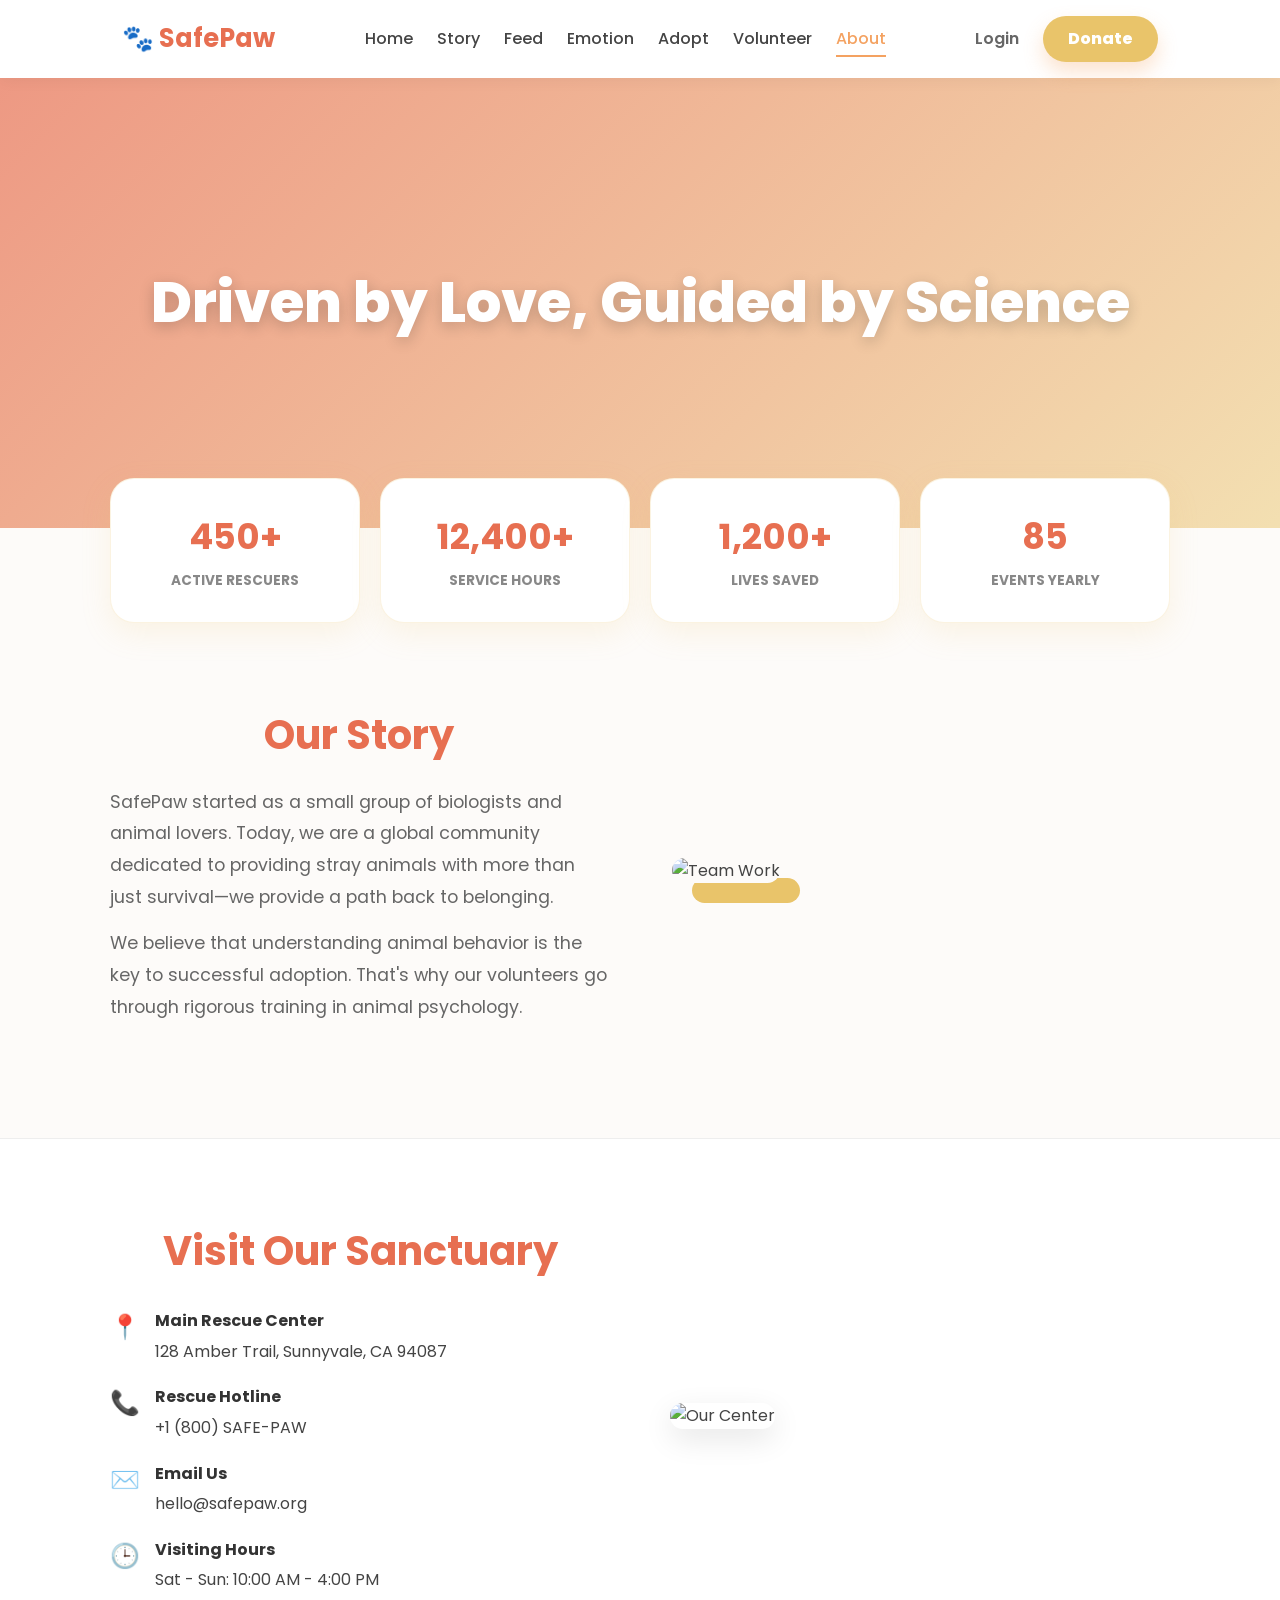
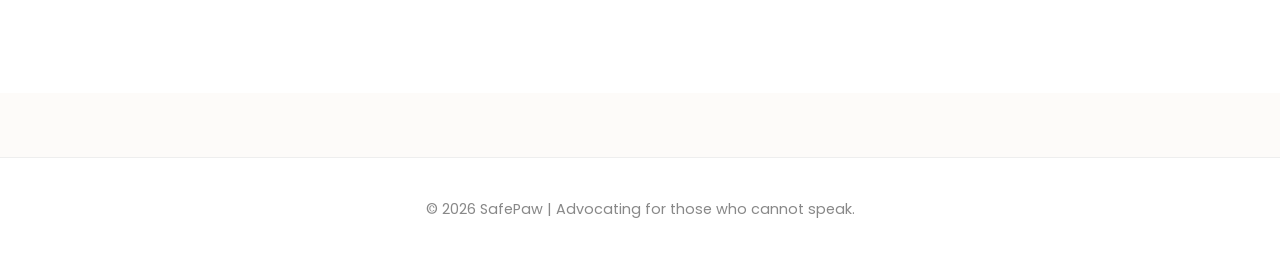
==== about.html @ 7105b209 "Add files via upload Initial upload" ====
<!DOCTYPE html>
<html lang="en">
<head>
    <meta charset="utf-8">
    <meta name="viewport" content="width=device-width,initial-scale=1.0">
    <title>About Us | SafePaw</title>
    <link rel="stylesheet" href="css/style.css">
    <style>
        :root {
            --about-amber: #E9C46A;
            --about-coral: #E76F51;
            --soft-bg: #FDFBF9; /* 与 emotion.html 保持一致 */
        }

        body { background-color: var(--soft-bg); color: #444; margin: 0; }

        /* --- Hero Section --- */
        .about-hero {
            min-height: 50vh;
            background: linear-gradient(135deg, rgba(231,111,81,0.7), rgba(233,196,106,0.5)), 
                        url('images/image_201917.jpg') no-repeat center center/cover;
            display: flex; align-items: center; justify-content: center; text-align: center; color: white;
        }
        .about-hero h1 { font-size: 3.5rem; font-weight: 800; text-shadow: 0 4px 15px rgba(0,0,0,0.2); }

        /* --- 核心数据展示 (新增：救助者、时长、活动) --- */
        .stats-grid {
            display: grid;
            grid-template-columns: repeat(4, 1fr);
            gap: 20px;
            max-width: 1100px;
            margin: -50px auto 80px;
            padding: 0 20px;
        }
        .stat-card {
            background: #fff;
            padding: 30px;
            border-radius: 24px;
            text-align: center;
            box-shadow: 0 10px 30px rgba(233, 196, 106, 0.15);
            border: 1px solid rgba(233, 196, 106, 0.2);
        }
        .stat-card h3 { font-size: 2.2rem; color: var(--about-coral); margin-bottom: 5px; }
        .stat-card p { font-size: 0.85rem; font-weight: 700; color: #888; text-transform: uppercase; }

        /* --- 内容板块 --- */
        .container { max-width: 1100px; margin: 0 auto; padding: 0 20px; }
        .info-row { display: flex; align-items: center; gap: 4rem; margin-bottom: 100px; }
        .info-row:nth-child(even) { flex-direction: row-reverse; }
        .info-text { flex: 1; }
        .info-text h2 { color: var(--about-coral); font-size: 2.5rem; margin-bottom: 20px; }
        .info-text p { font-size: 1.1rem; line-height: 1.8; color: #666; margin-bottom: 15px; }
        .info-img { flex: 1; }
        .info-img img { width: 100%; border-radius: 30px; box-shadow: 20px 20px 0 var(--about-amber); }

        /* --- 联系地址与地图板块 (新增) --- */
        .contact-section {
            background: #fff;
            padding: 80px 0;
            border-top: 1px solid #eee;
        }
        .contact-grid {
            display: grid;
            grid-template-columns: 1fr 1fr;
            gap: 60px;
            align-items: center;
        }
        .address-box h2 { color: var(--about-coral); margin-bottom: 25px; }
        .address-item { display: flex; gap: 15px; margin-bottom: 20px; align-items: flex-start; }
        .address-item .icon { font-size: 1.5rem; }
        .address-item b { display: block; color: #333; margin-bottom: 5px; }

        footer { padding: 40px; text-align: center; color: #888; font-size: 0.9rem; }

        @media (max-width: 768px) {
            .stats-grid { grid-template-columns: repeat(2, 1fr); }
            .info-row, .contact-grid { flex-direction: column; text-align: center; }
            .info-row:nth-child(even) { flex-direction: column; }
        }
    </style>
</head>
<body>

<header>
    <nav>
        <a href="index.html" class="logo">🐾 SafePaw</a>
        <div class="nav-links">
            <a href="index.html">Home</a>
            <a href="story.html">Story</a>
            <a href="feed.html">Feed</a>
            <a href="emotion.html">Emotion</a>
            <a href="adopt.html">Adopt</a>
            <a href="volunteer.html">Volunteer</a>
            <a href="about.html" class="active">About</a>
        </div>
        <div class="nav-actions" style="display:flex; align-items:center; gap:1.5rem;">
            <a href="login.html" style="text-decoration:none; color:#666; font-weight:600;">Login</a>
            <a href="donate.html" class="btn" style="background:var(--about-amber); color:white; padding:10px 25px; border-radius:50px; text-decoration:none; font-weight:800;">Donate</a>
        </div>
    </nav>
</header>

<section class="about-hero">
    <h1>Driven by Love, Guided by Science</h1>
</section>

<div class="stats-grid">
    <div class="stat-card"><h3>450+</h3><p>Active Rescuers</p></div>
    <div class="stat-card"><h3>12,400+</h3><p>Service Hours</p></div>
    <div class="stat-card"><h3>1,200+</h3><p>Lives Saved</p></div>
    <div class="stat-card"><h3>85</h3><p>Events Yearly</p></div>
</div>

<div class="container">
    <div class="info-row">
        <div class="info-text">
            <h2>Our Story</h2>
            <p>SafePaw started as a small group of biologists and animal lovers. Today, we are a global community dedicated to providing stray animals with more than just survival—we provide a path back to belonging.</p>
            <p>We believe that understanding animal behavior is the key to successful adoption. That's why our volunteers go through rigorous training in animal psychology.</p>
        </div>
        <div class="info-img">
            <img src="images/image_201917.jpg" alt="Team Work">
        </div>
    </div>
</div>

<section class="contact-section">
    <div class="container">
        <div class="contact-grid">
            <div class="address-box">
                <h2>Visit Our Sanctuary</h2>
                <div class="address-item">
                    <span class="icon">📍</span>
                    <span><b>Main Rescue Center</b>128 Amber Trail, Sunnyvale, CA 94087</span>
                </div>
                <div class="address-item">
                    <span class="icon">📞</span>
                    <span><b>Rescue Hotline</b>+1 (800) SAFE-PAW</span>
                </div>
                <div class="address-item">
                    <span class="icon">✉️</span>
                    <span><b>Email Us</b>hello@safepaw.org</span>
                </div>
                <div class="address-item">
                    <span class="icon">🕒</span>
                    <span><b>Visiting Hours</b>Sat - Sun: 10:00 AM - 4:00 PM</span>
                </div>
            </div>
            <div class="map-placeholder">
                <img src="images/image_b1d6ca.jpg" style="width:100%; border-radius:24px; box-shadow: 0 10px 30px rgba(0,0,0,0.1);" alt="Our Center">
            </div>
        </div>
    </div>
</section>

<footer>
    <p>© 2026 SafePaw | Advocating for those who cannot speak.</p>
</footer>

</body>
</html>
---- css/style.css ----
/* =========================================
   SafePaw — Animal-Friendly Modern Theme (2026)
   ========================================= */

@import url('https://fonts.googleapis.com/css2?family=Poppins:wght@400;500;600;700&display=swap');

:root {
  --main-color: #F4A261;      /* 温暖的橙色 - 主色调 */
  --accent-color: #E76F51;    /* 强调红橙色 */
  --success-color: #2A9D8F;   /* 健康的青绿色 */
  --bg-color: #FFFAF3;        /* 极浅的奶油暖色背景 */
  --text-color: #333333;
  --white: #ffffff;
  --max-width: 1100px;
  --shadow-lg: 0 20px 40px rgba(244, 162, 97, 0.15);
  
  /* 核心：告别死灰色！这是带微光的半透明暖白/奶油色 */
  --glass-bg: rgba(255, 255, 255, 0.25); 
}

/* ---------- 基础重置 ---------- */
* { margin: 0; padding: 0; box-sizing: border-box; }

body { 
  font-family: 'Poppins', sans-serif; 
  color: var(--text-color); 
  background: var(--bg-color); 
  line-height: 1.6; 
  scroll-behavior: smooth;
}

a { text-decoration: none; color: inherit; }

/* ---------- 导航栏 ---------- */
header { 
  background: rgba(255, 255, 255, 0.9); 
  backdrop-filter: blur(10px); 
  box-shadow: 0 2px 15px rgba(0,0,0,0.05); 
  position: sticky; 
  top: 0; 
  z-index: 1000; 
}

nav { 
  max-width: var(--max-width); 
  margin: auto; 
  display: flex; 
  justify-content: space-between; 
  align-items: center; 
  padding: 1rem 2rem; 
}

.logo { font-size: 1.6rem; font-weight: 700; color: var(--accent-color); }

.nav-links { display: flex; gap: 1.5rem; }

.nav-links a { 
  font-weight: 500; 
  padding: 5px 0; 
  transition: 0.3s; 
  position: relative;
}

.nav-links a.active, .nav-links a:hover { color: var(--main-color); }

.nav-links a::after {
  content: '';
  position: absolute;
  bottom: 0; left: 0; width: 0; height: 2px;
  background: var(--main-color);
  transition: 0.3s;
}

.nav-links a.active::after { width: 100%; }

/* ---------- 彻底告别冷灰：全新的 Warm Glass Hero ---------- */
.hero {
  min-height: 85vh;
  display: flex;
  align-items: center;    /* 垂直居中核心 */
  justify-content: center; /* 水平居中核心 */
  text-align: center;
  padding: 2rem;
  background-size: cover;
  background-position: center;
  /* 叠加一个半透明暖色层，让背景图和文字融合更好 */
  background-image: linear-gradient(rgba(244, 162, 97, 0.05), rgba(0, 0, 0, 0.1)), 
                    url('../images/adopt-bg.jpg'); /* 确保你 images 文件夹有这张背景图 */
}

/* 暖色调磨砂卡片容器 */
.glass-container {
  /* 1. 改变背景颜色：从灰色变为半透明的暖色渐变 */
  background: linear-gradient(135deg, rgba(255, 255, 255, 0.3), rgba(255, 250, 243, 0.2));
  
  /* 2. 强力的磨砂模糊 */
  backdrop-filter: blur(20px);
  -webkit-backdrop-filter: blur(20px);
  
  /* 3. 增加一个微光边框 */
  border: 1px solid rgba(255, 255, 255, 0.4);
  
  padding: 3.5rem;
  border-radius: 40px; /* 更圆润，更有亲和力 */
  color: #ffffff;
  max-width: 800px;
  width: 90%;
  box-shadow: var(--shadow-lg);
  animation: fadeUp 1.2s ease forwards;
}

.glass-container h1 {
  font-size: 3.5rem;
  font-weight: 700;
  margin-bottom: 1.5rem;
  line-height: 1.1;
  text-shadow: 0 2px 10px rgba(0,0,0,0.1); /* 减弱文字阴影，使其更自然 */
}

.glass-container p {
  font-size: 1.2rem;
  margin-bottom: 2.5rem;
  opacity: 0.95;
}

/* ---------- 统计栏 (Stat Items) ---------- */
.stat-group {
  display: flex;
  justify-content: space-around;
  margin-bottom: 2.5rem;
  border-top: 1px solid rgba(255,255,255,0.2);
  padding-top: 2rem;
}

.stat-item h3 { font-size: 2rem; color: #fff; margin: 0; }
.stat-item p { font-size: 0.8rem; text-transform: uppercase; letter-spacing: 1px; margin: 0; opacity: 0.8; }

/* ---------- 按钮优化 ---------- */
.btn {
  background: var(--main-color);
  color: white;
  padding: 1rem 2.5rem;
  border-radius: 50px;
  font-weight: 600;
  display: inline-block;
  transition: 0.3s;
  box-shadow: 0 10px 20px rgba(244, 162, 97, 0.3);
  border: none;
  cursor: pointer;
}

.btn:hover {
  background: var(--accent-color);
  transform: translateY(-3px);
  box-shadow: 0 15px 25px rgba(231, 111, 81, 0.4);
}

.btn-outline {
  background: transparent;
  color: #fff;
  border: 2px solid #fff;
  padding: 0.9rem 2.5rem;
  border-radius: 50px;
  font-weight: 600;
  transition: 0.3s;
}

.btn-outline:hover {
  background: #fff;
  color: var(--main-color);
}

/* ---------- 内容板块样式 ---------- */
.section-inner {
  max-width: var(--max-width);
  margin: auto;
  padding: 5rem 2rem;
}

h2 { font-size: 2.5rem; text-align: center; margin-bottom: 3rem; color: var(--text-color); }

/* ---------- 重点修改：两两对称的四步骤排版 ---------- */
.support-grid.four-steps {
  display: grid;
  grid-template-columns: repeat(2, 1fr); /* 核心：强制分为两列 */
  gap: 2.5rem;
  margin-top: 2rem;
}

/* 适配手机端，在窄屏下变为一列 */
@media (max-width: 768px) {
  .support-grid.four-steps {
    grid-template-columns: 1fr;
  }
}

.support-item {
  background: #fff;
  padding: 2.5rem;
  border-radius: 30px;
  text-align: center;
  box-shadow: 0 10px 30px rgba(0,0,0,0.05);
  transition: 0.4s;
}

.support-item:hover {
  transform: translateY(-10px);
  box-shadow: 0 20px 40px rgba(0,0,0,0.1);
}

.support-item .step-num {
  font-size: 2rem;
  font-weight: 700;
  color: var(--accent-color);
  margin-bottom: 1rem;
}

/* ---------- 动物卡片区域 ---------- */
.card-grid {
  display: grid;
  grid-template-columns: repeat(auto-fit, minmax(300px, 1fr));
  gap: 2.5rem;
}

.update-card {
  background: #fff;
  border-radius: 30px;
  overflow: hidden;
  box-shadow: 0 10px 30px rgba(0,0,0,0.05);
  transition: 0.4s;
}

.update-card:hover {
  transform: translateY(-10px);
  box-shadow: 0 20px 40px rgba(0,0,0,0.1);
}

.update-card img {
  width: 100%;
  height: 250px;
  object-fit: cover;
  border-radius: 0;
}

.tag {
  background: rgba(244, 162, 97, 0.1);
  color: var(--main-color);
  padding: 4px 12px;
  border-radius: 10px;
  font-size: 0.8rem;
  font-weight: 600;
  margin-right: 5px;
}

/* ---------- 动画 ---------- */
@keyframes fadeUp {
  0% { opacity: 0; transform: translateY(50px); }
  100% { opacity: 1; transform: translateY(0); }
}

.fade-in { opacity: 0; transform: translateY(30px); transition: 1s; }
.fade-in.visible { opacity: 1; transform: translateY(0); }

/* ---------- 页脚 ---------- */
footer {
  text-align: center;
  padding: 4rem 2rem;
  background: #fff;
  margin-top: 4rem;
  border-top: 1px solid #eee;
  color: #888;
}
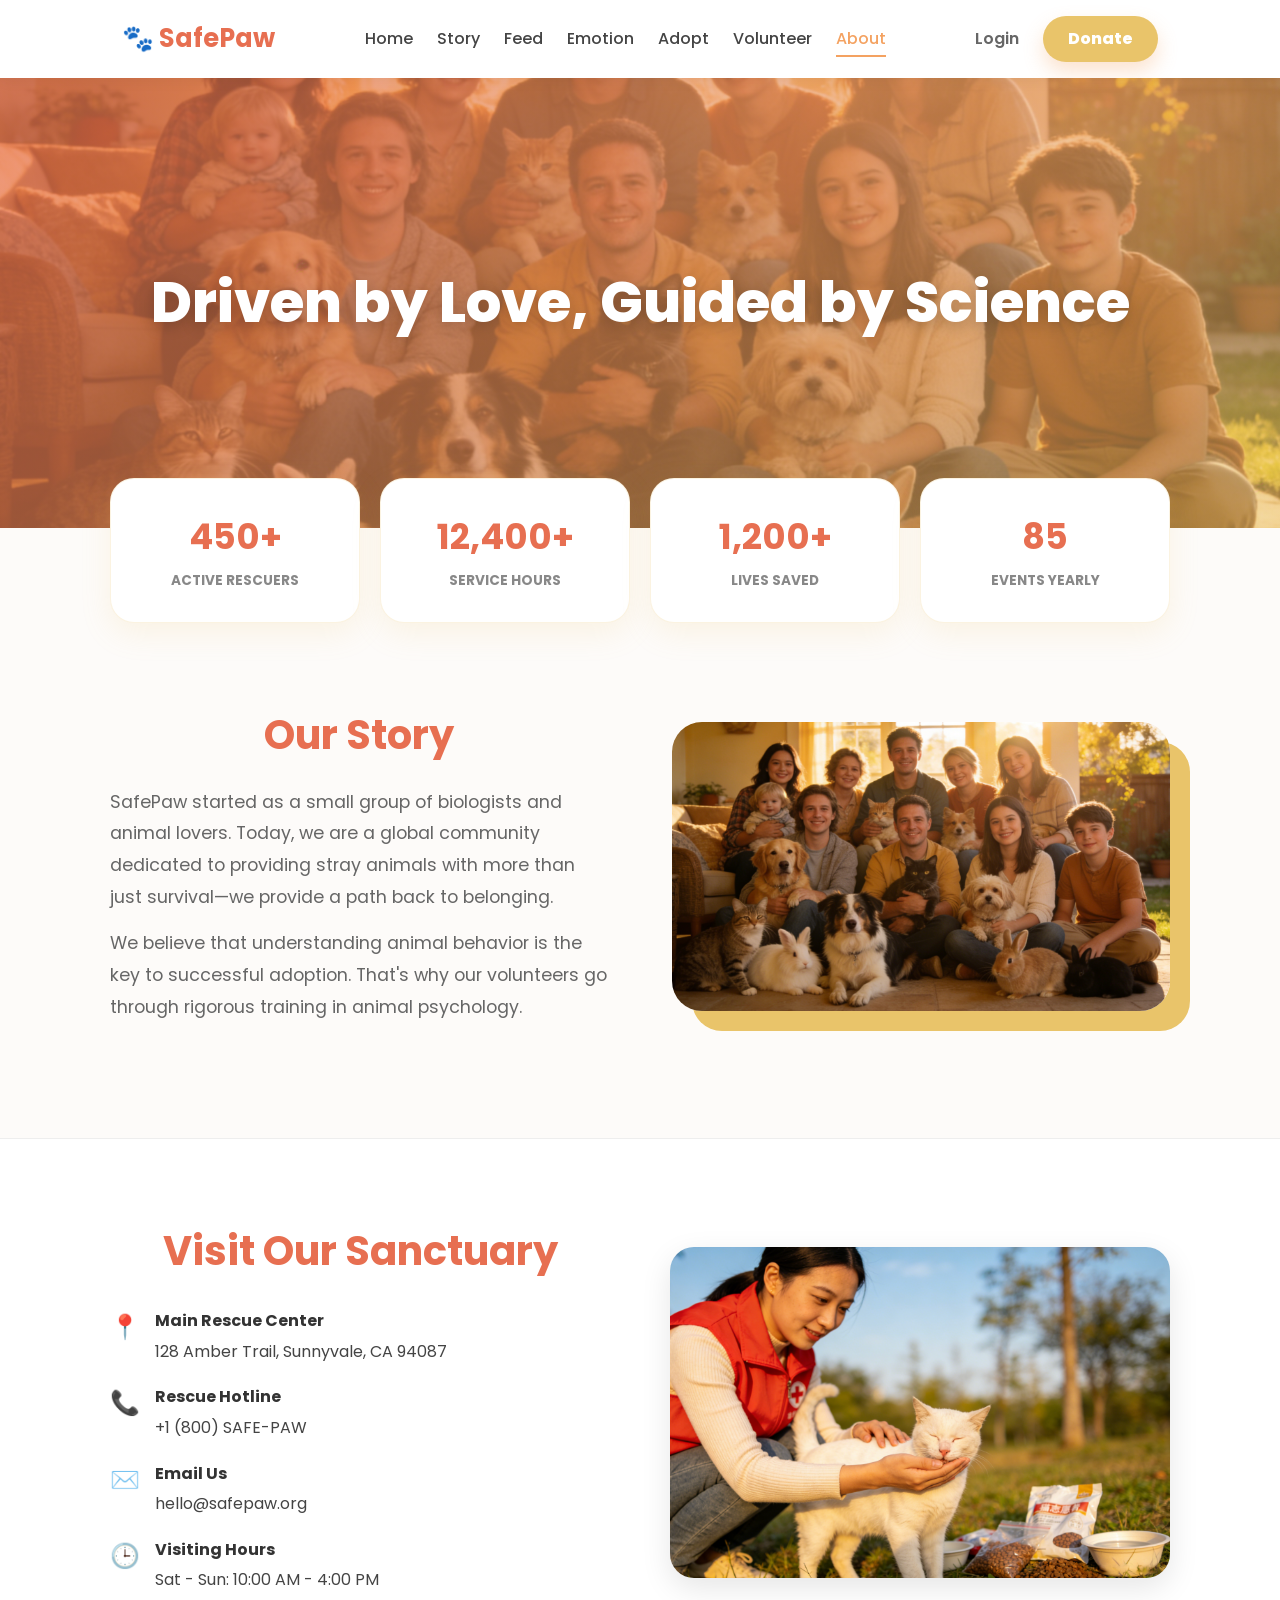
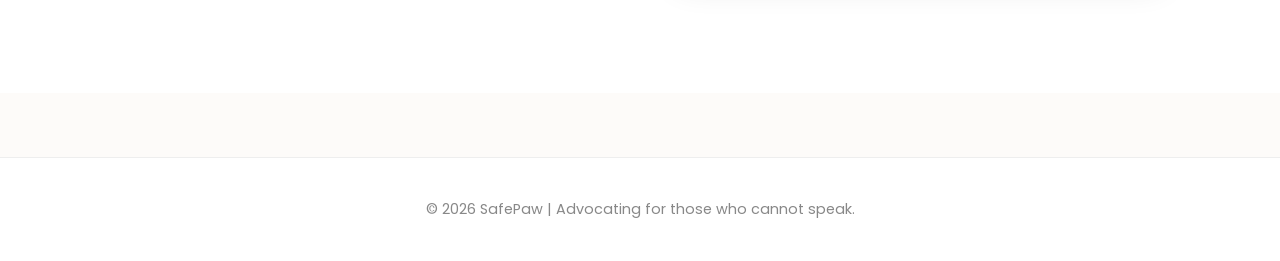
==== commit ff8fbcc6: "Add files via upload update some files" ====
--- a/about.html
+++ b/about.html
@@ -79,6 +79,32 @@
         }
     </style>
 </head>
+<script>
+    document.addEventListener('DOMContentLoaded', function() {
+    const isLoggedIn = sessionStorage.getItem('isLoggedIn');
+    const user = sessionStorage.getItem('userName');
+    
+    // 自动抓取登录/捐赠按钮
+    const loginBtn = document.querySelector('.btn-login') || document.querySelector('.btn-donate-nav');
+
+    if (isLoggedIn === 'true' && loginBtn) {
+        loginBtn.innerHTML = `Hi, ${user}`;
+        loginBtn.href = "#";
+        
+        // 应用我们新写的暖黄色类名
+        loginBtn.className = 'user-logged-in'; 
+        
+        loginBtn.onclick = function(e) {
+            e.preventDefault();
+            if (confirm("🐾 Logout from SafePaw?")) {
+                sessionStorage.clear();
+                window.location.href = "index.html";
+            }
+        };
+    }
+});
+</script>
+
 <body>
 
 <header>
@@ -94,7 +120,7 @@
             <a href="about.html" class="active">About</a>
         </div>
         <div class="nav-actions" style="display:flex; align-items:center; gap:1.5rem;">
-            <a href="login.html" style="text-decoration:none; color:#666; font-weight:600;">Login</a>
+            <a href="login.html" class="btn-login" style="text-decoration:none; color:#666; font-weight:600;">Login</a>
             <a href="donate.html" class="btn" style="background:var(--about-amber); color:white; padding:10px 25px; border-radius:50px; text-decoration:none; font-weight:800;">Donate</a>
         </div>
     </nav>
